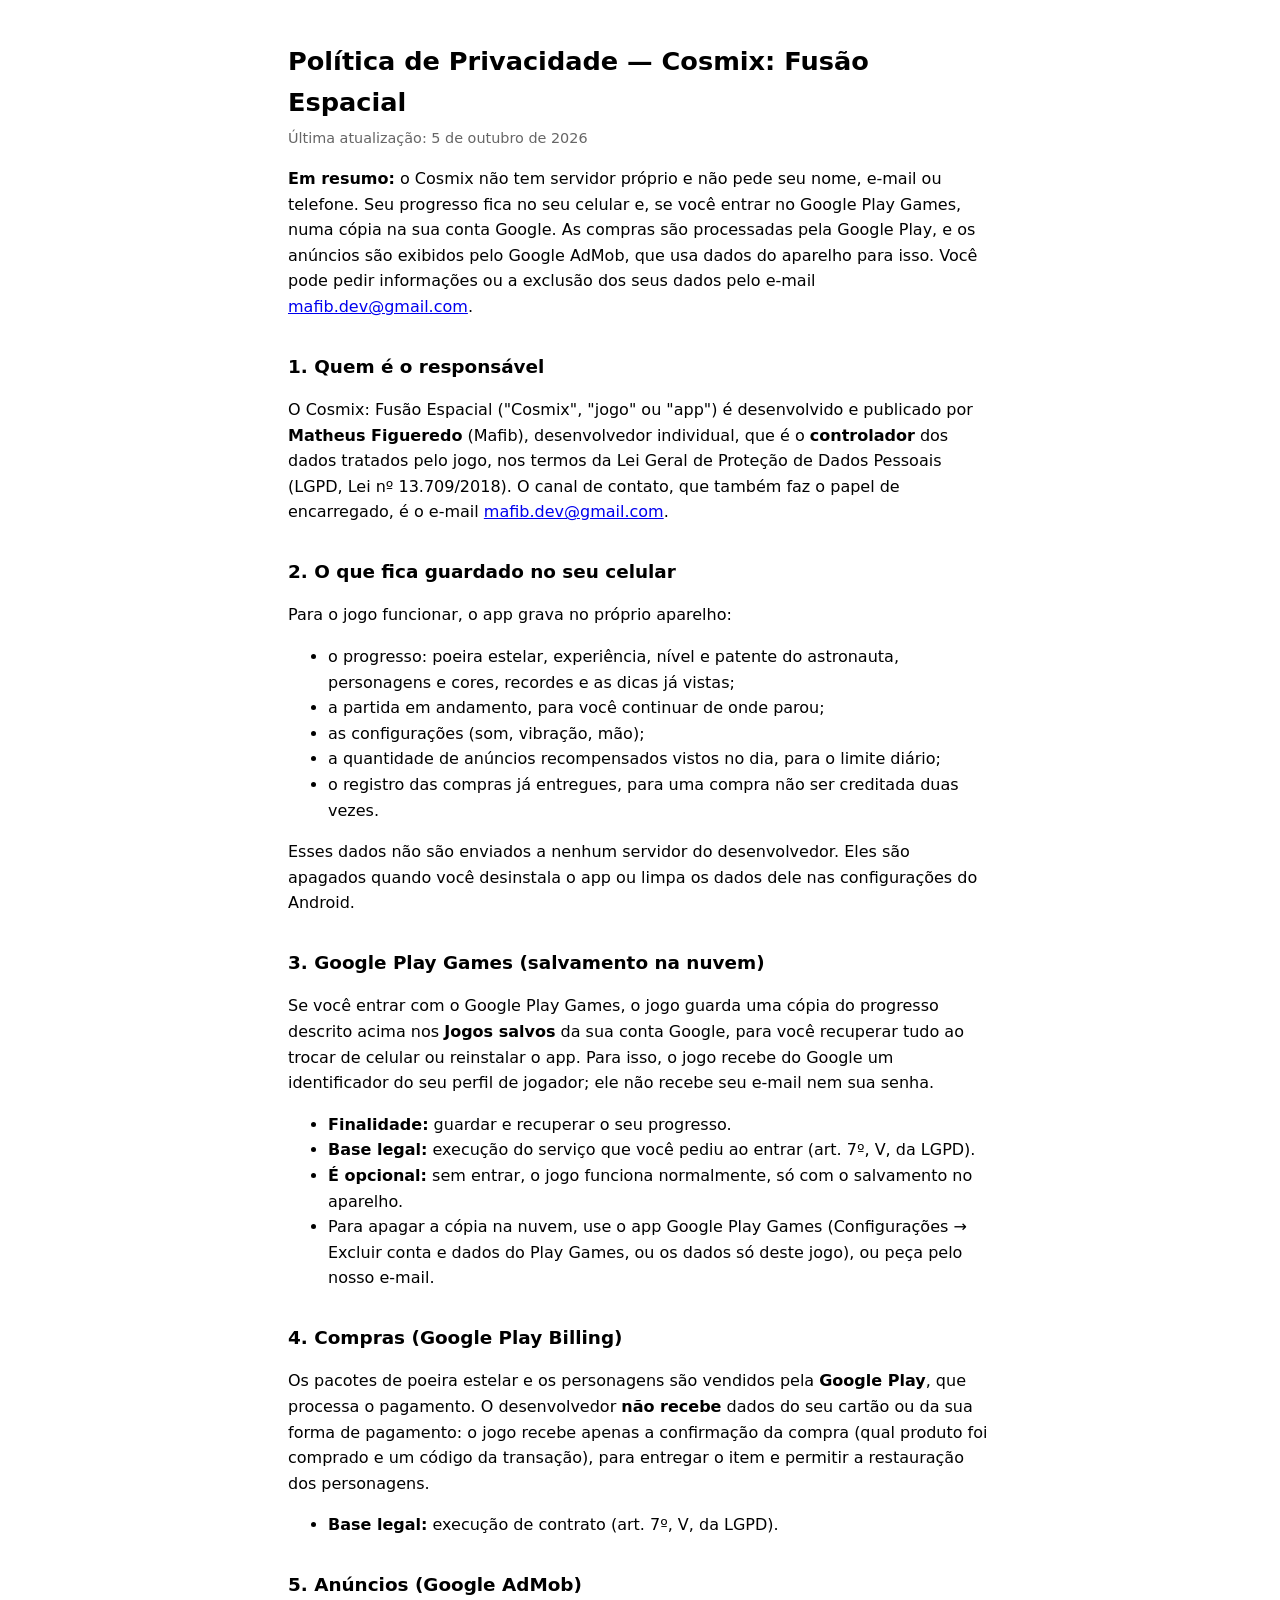
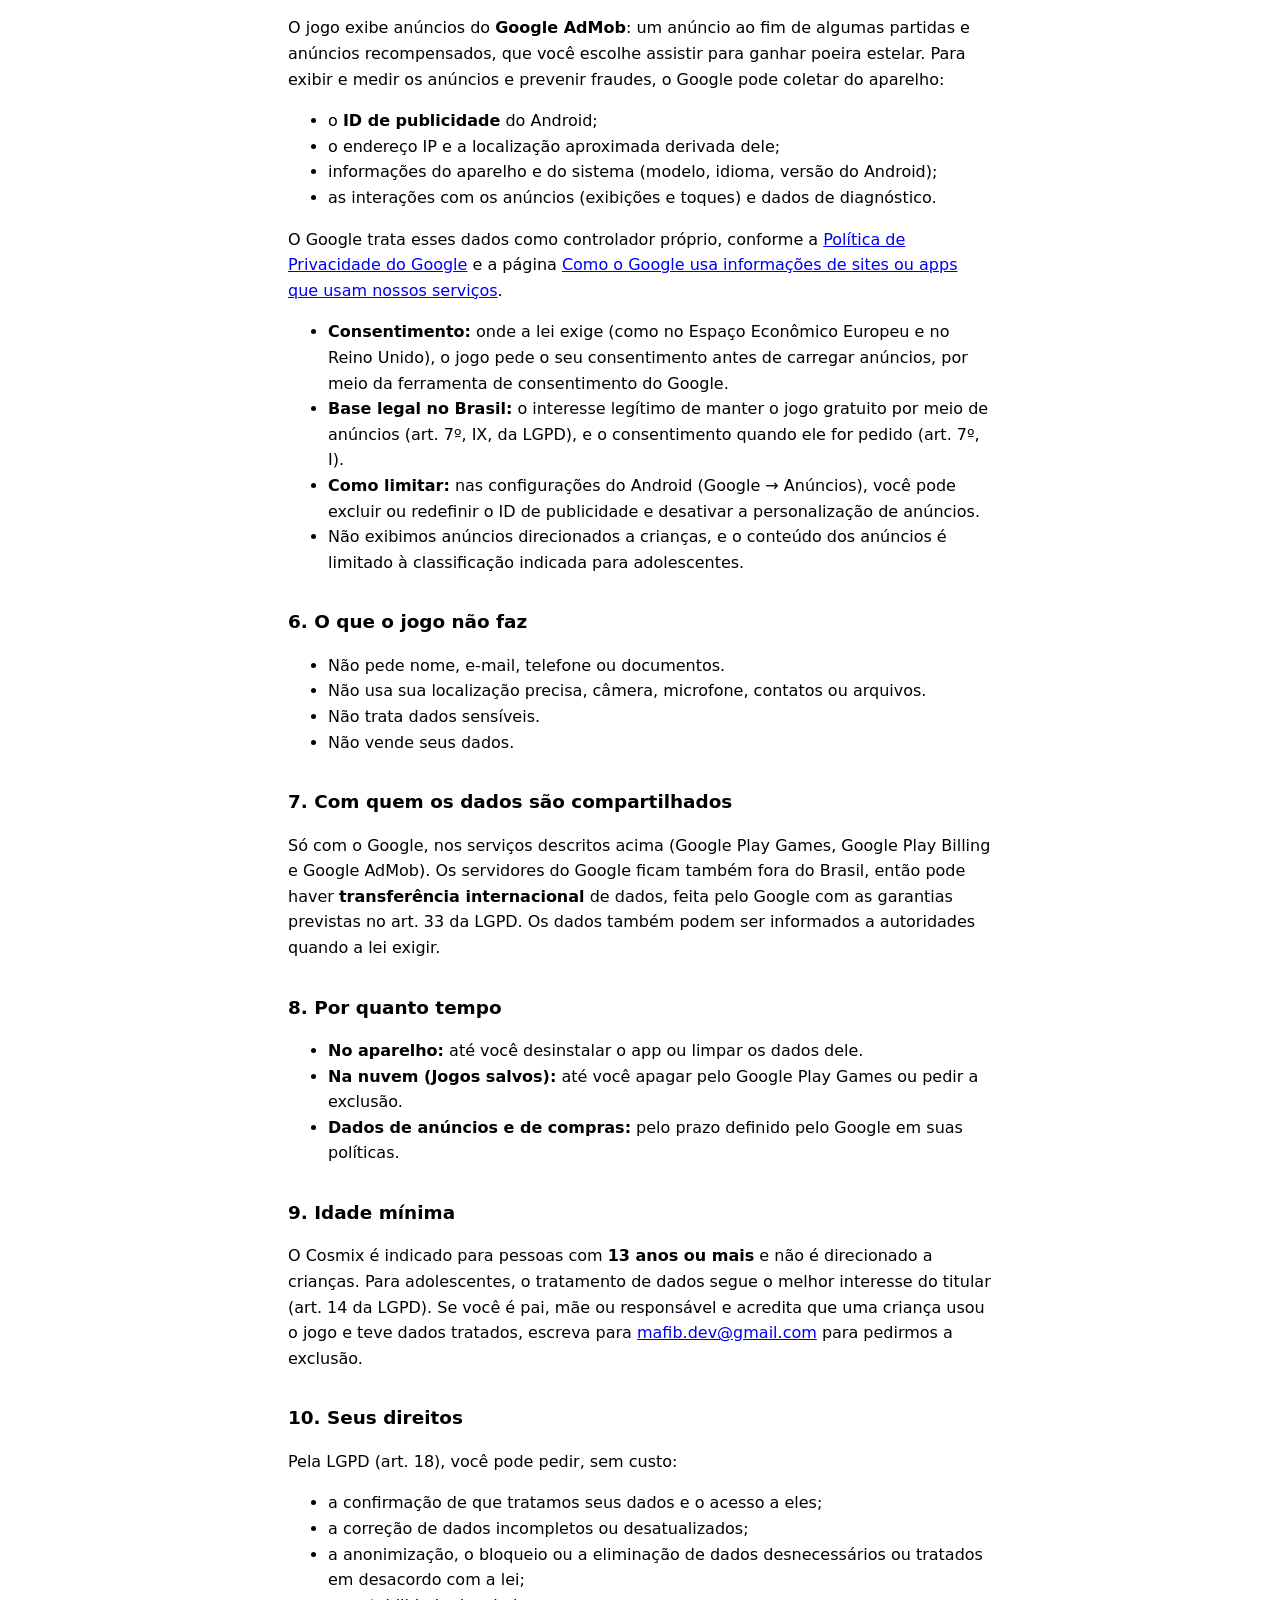
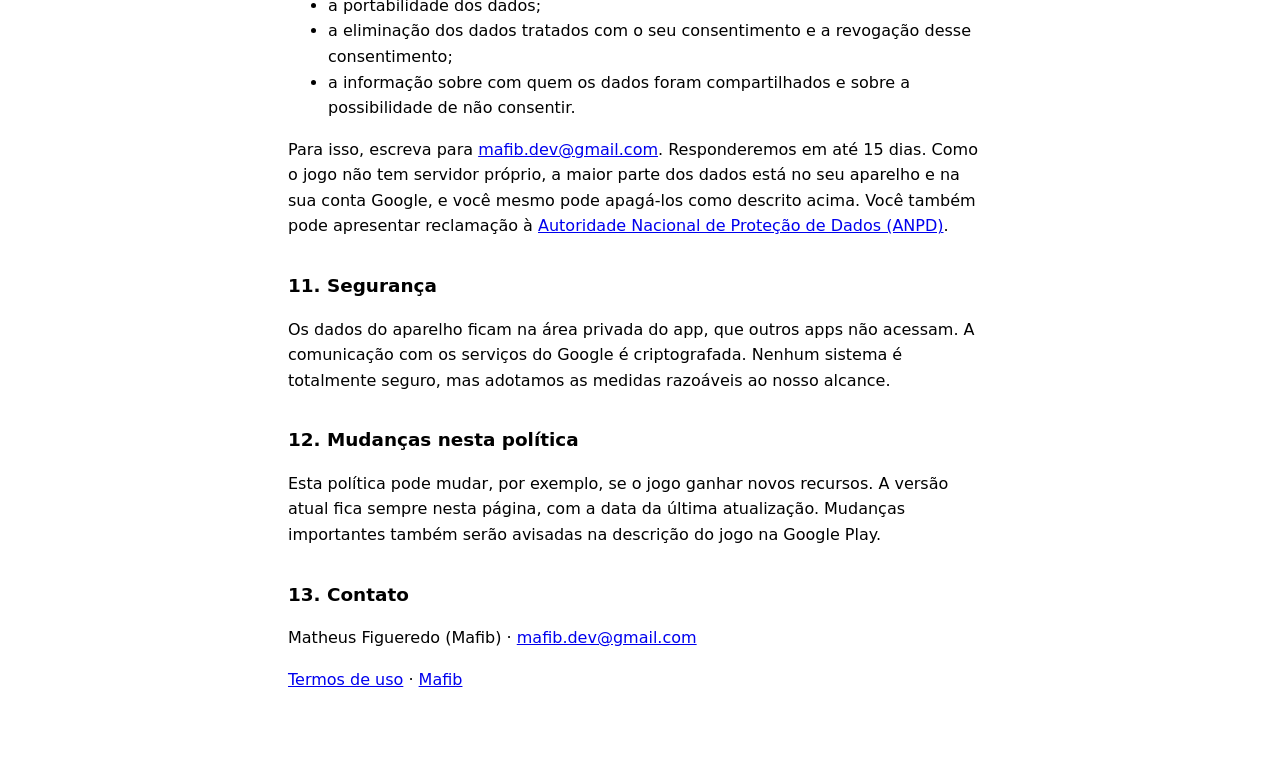
==== cosmix/politica-de-privacidade.html @ c43b5ae2 "Cosmix: política de privacidade e termos de uso Co-Authored-By: Claude Opus 5.5 <noreply@anthropic.c" ====
<!DOCTYPE html>
<html lang="pt-BR">
<head>
<meta charset="utf-8">
<meta name="viewport" content="width=device-width, initial-scale=1">
<title>Política de Privacidade — Cosmix: Fusão Espacial</title>
<style>
  :root { color-scheme: light dark; }
  body {
    margin: 0 auto;
    padding: 24px 20px 64px;
    max-width: 44rem;
    font: 16px/1.6 system-ui, -apple-system, "Segoe UI", Roboto, sans-serif;
  }
  h1 { font-size: 1.6rem; margin-bottom: .25rem; }
  h2 { font-size: 1.15rem; margin-top: 2rem; }
  .atualizado { color: #666; font-size: .9rem; margin-top: 0; }
  table { border-collapse: collapse; width: 100%; margin: 1rem 0; }
  th, td { border: 1px solid #8884; padding: 8px; text-align: left; vertical-align: top; font-size: .95rem; }
  code { background: #8881; padding: 1px 4px; border-radius: 4px; }
</style>
</head>
<body>
<h1>Política de Privacidade — Cosmix: Fusão Espacial</h1>
    <p class="atualizado">Última atualização: 5 de outubro de 2026</p>

    <p>
      <strong>Em resumo:</strong> o Cosmix não tem servidor próprio e não pede seu nome, e-mail ou telefone.
      Seu progresso fica no seu celular e, se você entrar no Google Play Games, numa cópia na sua conta Google.
      As compras são processadas pela Google Play, e os anúncios são exibidos pelo Google AdMob, que usa
      dados do aparelho para isso. Você pode pedir informações ou a exclusão dos seus dados pelo e-mail
      <a href="mailto:mafib.dev@gmail.com">mafib.dev@gmail.com</a>.
    </p>

    <h2>1. Quem é o responsável</h2>
    <p>
      O Cosmix: Fusão Espacial ("Cosmix", "jogo" ou "app") é desenvolvido e publicado por
      <strong>Matheus Figueredo</strong> (Mafib), desenvolvedor individual, que é o <strong>controlador</strong> dos dados
      tratados pelo jogo, nos termos da Lei Geral de Proteção de Dados Pessoais (LGPD, Lei nº 13.709/2018).
      O canal de contato, que também faz o papel de encarregado, é o e-mail
      <a href="mailto:mafib.dev@gmail.com">mafib.dev@gmail.com</a>.
    </p>

    <h2>2. O que fica guardado no seu celular</h2>
    <p>Para o jogo funcionar, o app grava no próprio aparelho:</p>
    <ul>
      <li>o progresso: poeira estelar, experiência, nível e patente do astronauta, personagens e cores, recordes e as dicas já vistas;</li>
      <li>a partida em andamento, para você continuar de onde parou;</li>
      <li>as configurações (som, vibração, mão);</li>
      <li>a quantidade de anúncios recompensados vistos no dia, para o limite diário;</li>
      <li>o registro das compras já entregues, para uma compra não ser creditada duas vezes.</li>
    </ul>
    <p>
      Esses dados não são enviados a nenhum servidor do desenvolvedor. Eles são apagados quando você
      desinstala o app ou limpa os dados dele nas configurações do Android.
    </p>

    <h2>3. Google Play Games (salvamento na nuvem)</h2>
    <p>
      Se você entrar com o Google Play Games, o jogo guarda uma cópia do progresso descrito acima nos
      <strong>Jogos salvos</strong> da sua conta Google, para você recuperar tudo ao trocar de celular ou
      reinstalar o app. Para isso, o jogo recebe do Google um identificador do seu perfil de jogador; ele não
      recebe seu e-mail nem sua senha.
    </p>
    <ul>
      <li><strong>Finalidade:</strong> guardar e recuperar o seu progresso.</li>
      <li><strong>Base legal:</strong> execução do serviço que você pediu ao entrar (art. 7º, V, da LGPD).</li>
      <li><strong>É opcional:</strong> sem entrar, o jogo funciona normalmente, só com o salvamento no aparelho.</li>
      <li>Para apagar a cópia na nuvem, use o app Google Play Games (Configurações → Excluir conta e dados do Play Games, ou os dados só deste jogo), ou peça pelo nosso e-mail.</li>
    </ul>

    <h2>4. Compras (Google Play Billing)</h2>
    <p>
      Os pacotes de poeira estelar e os personagens são vendidos pela <strong>Google Play</strong>, que processa
      o pagamento. O desenvolvedor <strong>não recebe</strong> dados do seu cartão ou da sua forma de pagamento:
      o jogo recebe apenas a confirmação da compra (qual produto foi comprado e um código da transação), para
      entregar o item e permitir a restauração dos personagens.
    </p>
    <ul>
      <li><strong>Base legal:</strong> execução de contrato (art. 7º, V, da LGPD).</li>
    </ul>

    <h2>5. Anúncios (Google AdMob)</h2>
    <p>
      O jogo exibe anúncios do <strong>Google AdMob</strong>: um anúncio ao fim de algumas partidas e anúncios
      recompensados, que você escolhe assistir para ganhar poeira estelar. Para exibir e medir os anúncios e
      prevenir fraudes, o Google pode coletar do aparelho:
    </p>
    <ul>
      <li>o <strong>ID de publicidade</strong> do Android;</li>
      <li>o endereço IP e a localização aproximada derivada dele;</li>
      <li>informações do aparelho e do sistema (modelo, idioma, versão do Android);</li>
      <li>as interações com os anúncios (exibições e toques) e dados de diagnóstico.</li>
    </ul>
    <p>
      O Google trata esses dados como controlador próprio, conforme a
      <a href="https://policies.google.com/privacy?hl=pt-BR" target="_blank" rel="noopener">Política de Privacidade do Google</a>
      e a página
      <a href="https://policies.google.com/technologies/partner-sites?hl=pt-BR" target="_blank" rel="noopener">Como o Google usa informações de sites ou apps que usam nossos serviços</a>.
    </p>
    <ul>
      <li><strong>Consentimento:</strong> onde a lei exige (como no Espaço Econômico Europeu e no Reino Unido), o jogo pede o seu consentimento antes de carregar anúncios, por meio da ferramenta de consentimento do Google.</li>
      <li><strong>Base legal no Brasil:</strong> o interesse legítimo de manter o jogo gratuito por meio de anúncios (art. 7º, IX, da LGPD), e o consentimento quando ele for pedido (art. 7º, I).</li>
      <li><strong>Como limitar:</strong> nas configurações do Android (Google → Anúncios), você pode excluir ou redefinir o ID de publicidade e desativar a personalização de anúncios.</li>
      <li>Não exibimos anúncios direcionados a crianças, e o conteúdo dos anúncios é limitado à classificação indicada para adolescentes.</li>
    </ul>

    <h2>6. O que o jogo não faz</h2>
    <ul>
      <li>Não pede nome, e-mail, telefone ou documentos.</li>
      <li>Não usa sua localização precisa, câmera, microfone, contatos ou arquivos.</li>
      <li>Não trata dados sensíveis.</li>
      <li>Não vende seus dados.</li>
    </ul>

    <h2>7. Com quem os dados são compartilhados</h2>
    <p>
      Só com o Google, nos serviços descritos acima (Google Play Games, Google Play Billing e Google AdMob).
      Os servidores do Google ficam também fora do Brasil, então pode haver <strong>transferência internacional</strong>
      de dados, feita pelo Google com as garantias previstas no art. 33 da LGPD. Os dados também podem ser
      informados a autoridades quando a lei exigir.
    </p>

    <h2>8. Por quanto tempo</h2>
    <ul>
      <li><strong>No aparelho:</strong> até você desinstalar o app ou limpar os dados dele.</li>
      <li><strong>Na nuvem (Jogos salvos):</strong> até você apagar pelo Google Play Games ou pedir a exclusão.</li>
      <li><strong>Dados de anúncios e de compras:</strong> pelo prazo definido pelo Google em suas políticas.</li>
    </ul>

    <h2>9. Idade mínima</h2>
    <p>
      O Cosmix é indicado para pessoas com <strong>13 anos ou mais</strong> e não é direcionado a crianças.
      Para adolescentes, o tratamento de dados segue o melhor interesse do titular (art. 14 da LGPD).
      Se você é pai, mãe ou responsável e acredita que uma criança usou o jogo e teve dados tratados, escreva
      para <a href="mailto:mafib.dev@gmail.com">mafib.dev@gmail.com</a> para pedirmos a exclusão.
    </p>

    <h2>10. Seus direitos</h2>
    <p>Pela LGPD (art. 18), você pode pedir, sem custo:</p>
    <ul>
      <li>a confirmação de que tratamos seus dados e o acesso a eles;</li>
      <li>a correção de dados incompletos ou desatualizados;</li>
      <li>a anonimização, o bloqueio ou a eliminação de dados desnecessários ou tratados em desacordo com a lei;</li>
      <li>a portabilidade dos dados;</li>
      <li>a eliminação dos dados tratados com o seu consentimento e a revogação desse consentimento;</li>
      <li>a informação sobre com quem os dados foram compartilhados e sobre a possibilidade de não consentir.</li>
    </ul>
    <p>
      Para isso, escreva para <a href="mailto:mafib.dev@gmail.com">mafib.dev@gmail.com</a>. Responderemos em até
      15 dias. Como o jogo não tem servidor próprio, a maior parte dos dados está no seu aparelho e na sua conta
      Google, e você mesmo pode apagá-los como descrito acima. Você também pode apresentar reclamação à
      <a href="https://www.gov.br/anpd/pt-br" target="_blank" rel="noopener">Autoridade Nacional de Proteção de Dados (ANPD)</a>.
    </p>

    <h2>11. Segurança</h2>
    <p>
      Os dados do aparelho ficam na área privada do app, que outros apps não acessam. A comunicação com os
      serviços do Google é criptografada. Nenhum sistema é totalmente seguro, mas adotamos as medidas
      razoáveis ao nosso alcance.
    </p>

    <h2>12. Mudanças nesta política</h2>
    <p>
      Esta política pode mudar, por exemplo, se o jogo ganhar novos recursos. A versão atual fica sempre nesta
      página, com a data da última atualização. Mudanças importantes também serão avisadas na descrição do
      jogo na Google Play.
    </p>

    <h2>13. Contato</h2>
    <p>
      Matheus Figueredo (Mafib) · <a href="mailto:mafib.dev@gmail.com">mafib.dev@gmail.com</a>
    </p>

<p>
  <a href="termos-de-uso.html">Termos de uso</a> · <a href="../index.html">Mafib</a>
</p>

</body>
</html>
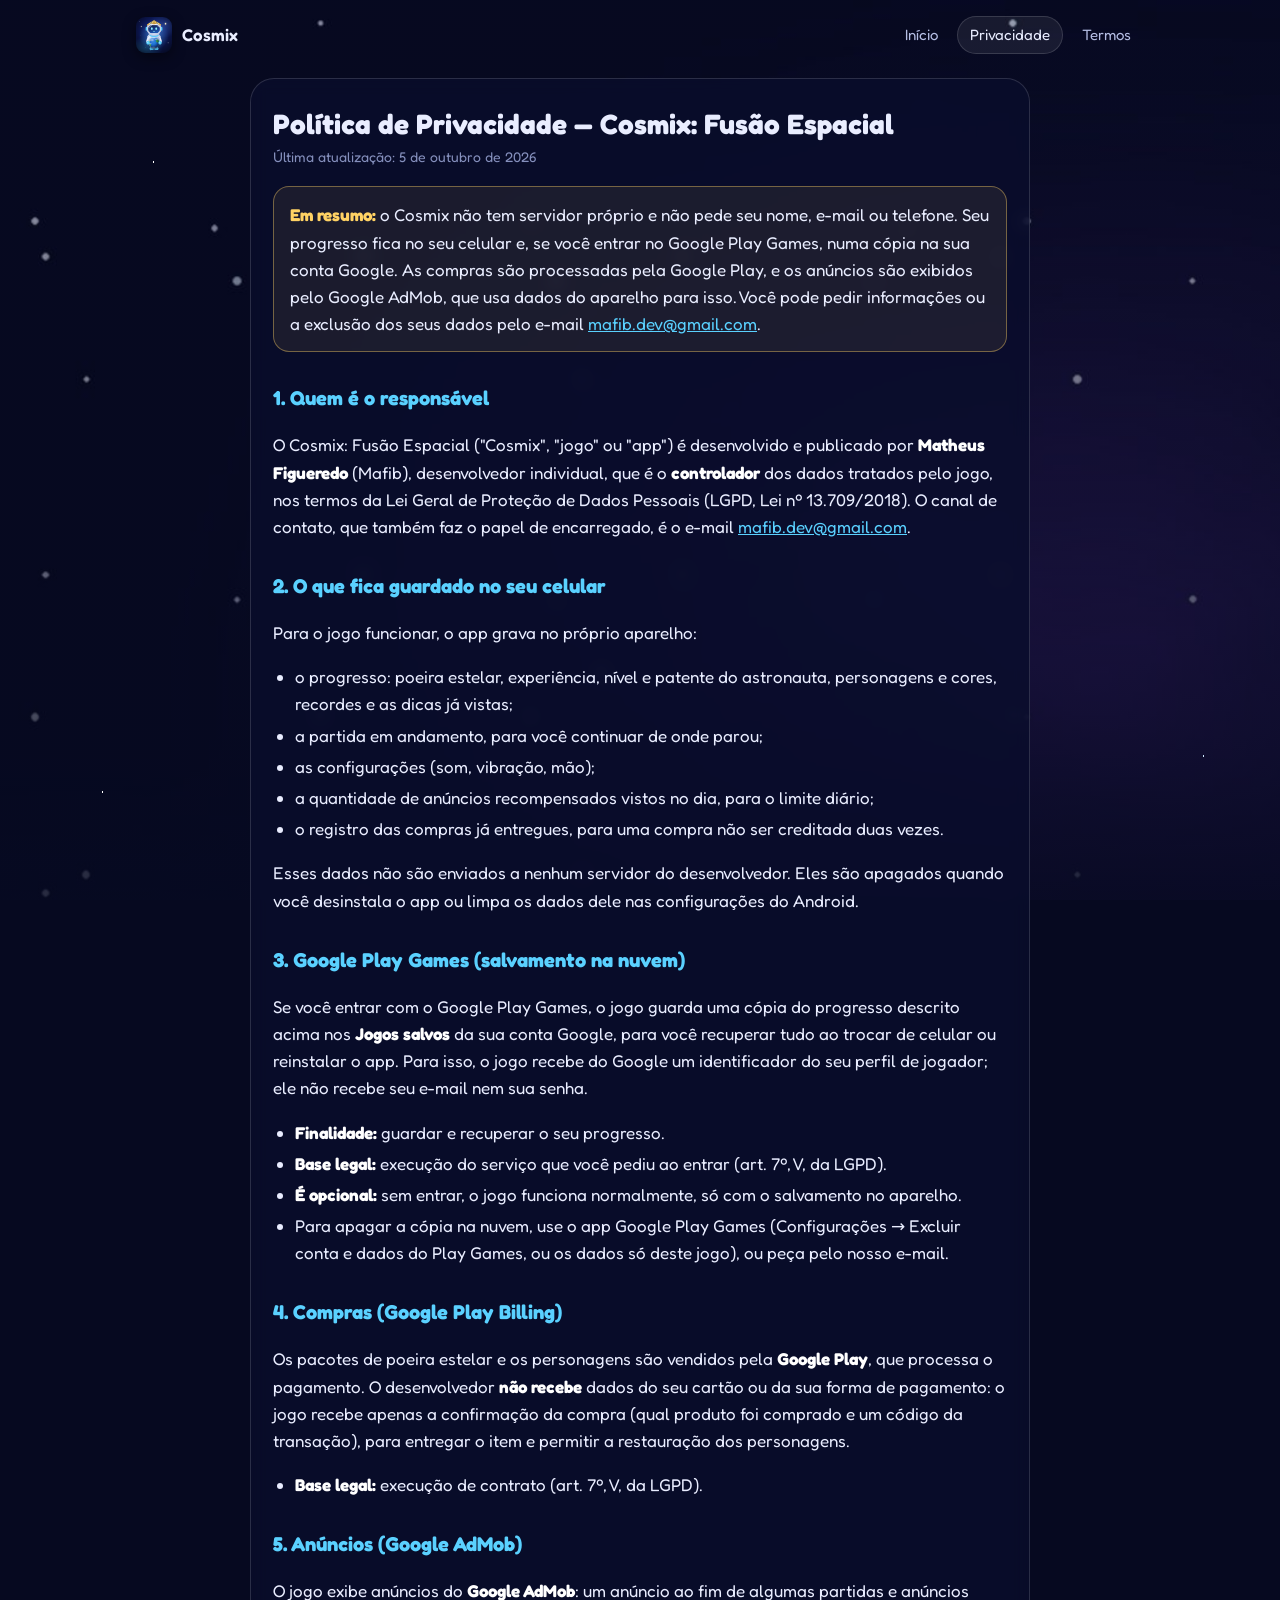
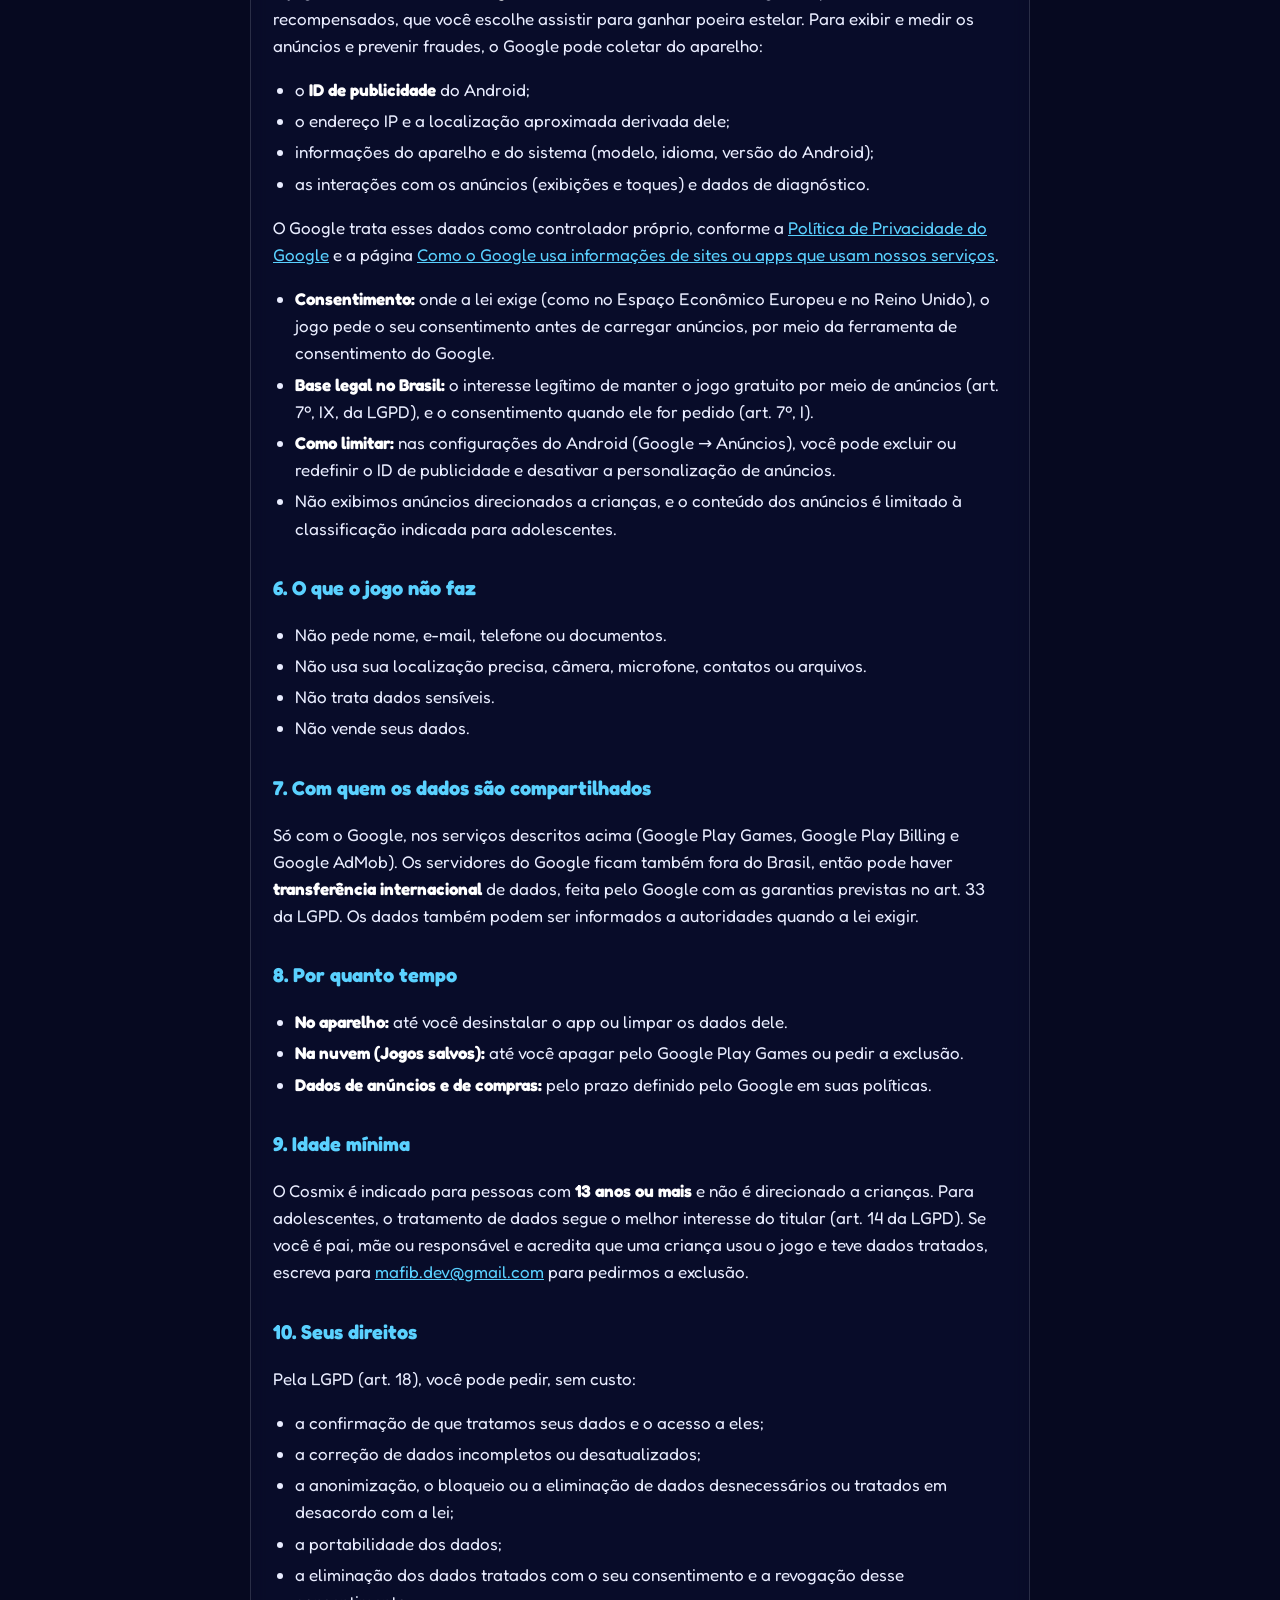
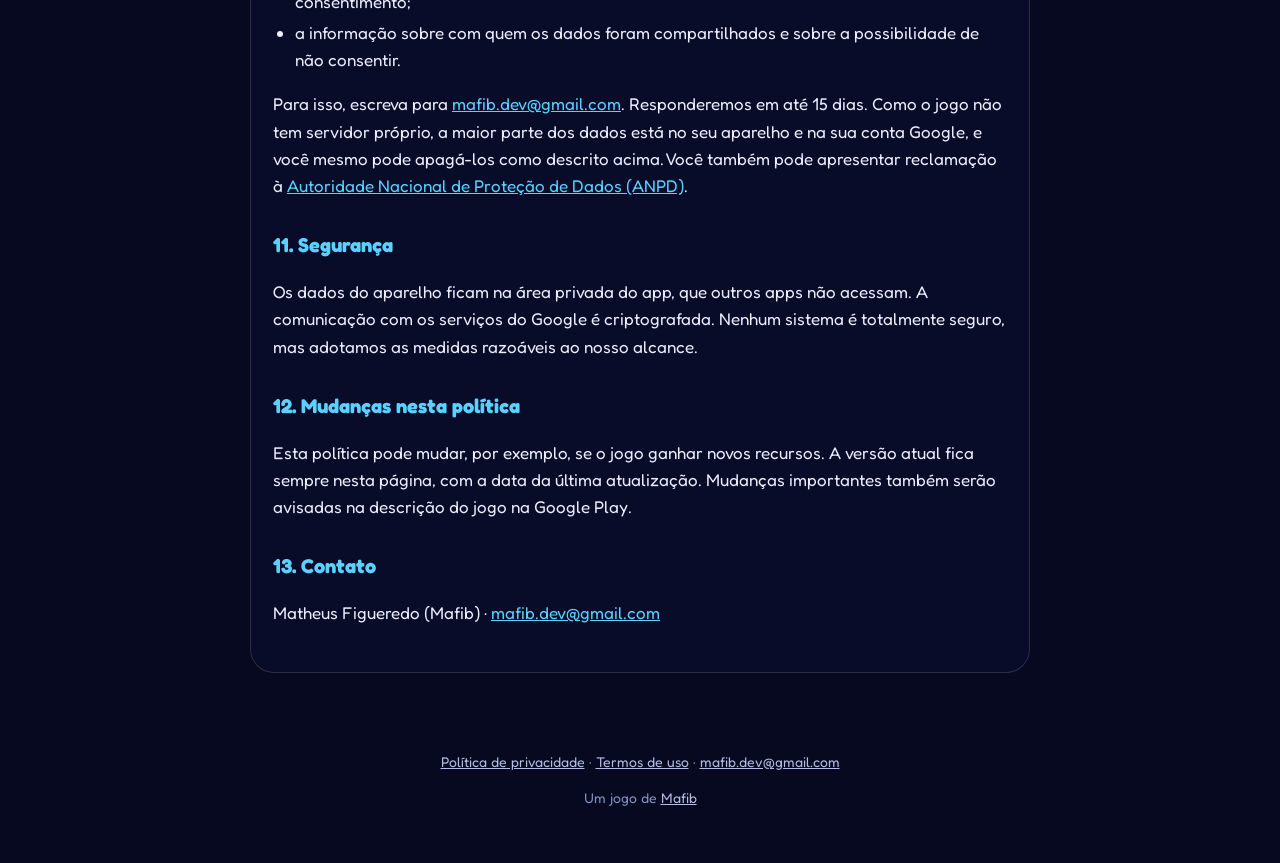
==== commit 204254ba: "Cosmix: página do jogo e visual do jogo nas páginas de privacidade e termos Co-Authored-By: Claude O" ====
--- a/cosmix/politica-de-privacidade.html
+++ b/cosmix/politica-de-privacidade.html
@@ -4,27 +4,28 @@
 <meta charset="utf-8">
 <meta name="viewport" content="width=device-width, initial-scale=1">
 <title>Política de Privacidade — Cosmix: Fusão Espacial</title>
-<style>
-  :root { color-scheme: light dark; }
-  body {
-    margin: 0 auto;
-    padding: 24px 20px 64px;
-    max-width: 44rem;
-    font: 16px/1.6 system-ui, -apple-system, "Segoe UI", Roboto, sans-serif;
-  }
-  h1 { font-size: 1.6rem; margin-bottom: .25rem; }
-  h2 { font-size: 1.15rem; margin-top: 2rem; }
-  .atualizado { color: #666; font-size: .9rem; margin-top: 0; }
-  table { border-collapse: collapse; width: 100%; margin: 1rem 0; }
-  th, td { border: 1px solid #8884; padding: 8px; text-align: left; vertical-align: top; font-size: .95rem; }
-  code { background: #8881; padding: 1px 4px; border-radius: 4px; }
-</style>
+<meta name="theme-color" content="#060920">
+<link rel="icon" href="img/icone.png">
+<link rel="preconnect" href="https://fonts.googleapis.com">
+<link rel="preconnect" href="https://fonts.gstatic.com" crossorigin>
+<link href="https://fonts.googleapis.com/css2?family=Fredoka:wght@400;500;600;700&display=swap" rel="stylesheet">
+<link rel="stylesheet" href="estilo.css">
 </head>
 <body>
+<header class="topo">
+  <a class="marca" href="index.html"><img src="img/icone.png" alt="">Cosmix</a>
+  <nav>
+    <a href="index.html">Início</a>
+    <a href="politica-de-privacidade.html" aria-current="page">Privacidade</a>
+    <a href="termos-de-uso.html">Termos</a>
+  </nav>
+</header>
+
+<main class="documento">
 <h1>Política de Privacidade — Cosmix: Fusão Espacial</h1>
     <p class="atualizado">Última atualização: 5 de outubro de 2026</p>
 
-    <p>
+    <p class="resumo">
       <strong>Em resumo:</strong> o Cosmix não tem servidor próprio e não pede seu nome, e-mail ou telefone.
       Seu progresso fica no seu celular e, se você entrar no Google Play Games, numa cópia na sua conta Google.
       As compras são processadas pela Google Play, e os anúncios são exibidos pelo Google AdMob, que usa
@@ -171,10 +172,12 @@
     <p>
       Matheus Figueredo (Mafib) · <a href="mailto:mafib.dev@gmail.com">mafib.dev@gmail.com</a>
     </p>
+</main>
 
-<p>
-  <a href="termos-de-uso.html">Termos de uso</a> · <a href="../index.html">Mafib</a>
-</p>
+<footer class="rodape">
+  <p><a href="politica-de-privacidade.html">Política de privacidade</a> · <a href="termos-de-uso.html">Termos de uso</a> · <a href="mailto:mafib.dev@gmail.com">mafib.dev@gmail.com</a></p>
+  <p>Um jogo de <a href="../index.html">Mafib</a></p>
+</footer>
 
 </body>
 </html>
--- a/cosmix/estilo.css
+++ b/cosmix/estilo.css
@@ -0,0 +1,216 @@
+/* Cosmix: Fusão Espacial — o visual do jogo (15-direcao-de-arte.md): céu estrelado, nebulosa
+   roxa e azul, a fonte Fredoka, ciano e dourado. */
+:root {
+  --fundo: #060920;
+  --texto: #e9edff;
+  --suave: #b4bde3;
+  --apagado: #8590bd;
+  --ciano: #5ad1ff;
+  --ciano-claro: #9fe6ff;
+  --azul: #2f7bf0;
+  --dourado: #ffd264;
+  --vidro: rgba(255, 255, 255, 0.07);
+  --borda: rgba(255, 255, 255, 0.14);
+  color-scheme: dark;
+}
+
+* { box-sizing: border-box; }
+
+html { -webkit-text-size-adjust: 100%; scroll-behavior: smooth; }
+
+body {
+  margin: 0;
+  min-height: 100vh;
+  color: var(--texto);
+  background-color: var(--fundo);
+  background-image:
+    linear-gradient(180deg, rgba(6, 9, 32, 0.25) 0%, rgba(6, 9, 32, 0.55) 60%, rgba(6, 9, 32, 0.85) 100%),
+    url("img/nebulosa.jpg");
+  background-size: cover;
+  background-position: center top;
+  background-attachment: fixed;
+  font-family: "Fredoka", system-ui, -apple-system, "Segoe UI", Roboto, sans-serif;
+  font-size: 17px;
+  line-height: 1.6;
+  overflow-x: hidden;
+}
+
+/* Estrelinhas piscando por cima da nebulosa. */
+body::before {
+  content: "";
+  position: fixed;
+  inset: 0;
+  pointer-events: none;
+  z-index: -1;
+  background-image:
+    radial-gradient(1.5px 1.5px at 12% 18%, #fff 50%, transparent 51%),
+    radial-gradient(1px 1px at 28% 72%, #fff 50%, transparent 51%),
+    radial-gradient(1.5px 1.5px at 46% 34%, #cfe9ff 50%, transparent 51%),
+    radial-gradient(1px 1px at 63% 12%, #fff 50%, transparent 51%),
+    radial-gradient(2px 2px at 78% 58%, #fff 50%, transparent 51%),
+    radial-gradient(1px 1px at 88% 26%, #ffe9b0 50%, transparent 51%),
+    radial-gradient(1.5px 1.5px at 8% 88%, #fff 50%, transparent 51%),
+    radial-gradient(1px 1px at 54% 92%, #fff 50%, transparent 51%),
+    radial-gradient(1px 1px at 36% 8%, #fff 50%, transparent 51%),
+    radial-gradient(1.5px 1.5px at 94% 84%, #cfe9ff 50%, transparent 51%);
+  animation: piscar 4s ease-in-out infinite alternate;
+}
+
+@keyframes piscar { from { opacity: 0.55; } to { opacity: 1; } }
+
+a { color: var(--ciano); }
+a:hover { color: var(--ciano-claro); }
+
+/* --- Topo --- */
+.topo {
+  max-width: 1040px;
+  margin: 0 auto;
+  padding: 16px;
+  display: flex;
+  align-items: center;
+  gap: 12px;
+  flex-wrap: wrap;
+}
+
+.topo .marca { display: flex; align-items: center; gap: 10px; text-decoration: none; color: var(--texto); font-weight: 600; }
+.topo .marca img { width: 36px; height: 36px; border-radius: 9px; box-shadow: 0 4px 14px rgba(0, 0, 0, 0.45); }
+.topo nav { margin-left: auto; display: flex; gap: 6px; flex-wrap: wrap; }
+
+.topo nav a {
+  text-decoration: none;
+  color: var(--suave);
+  font-size: 15px;
+  padding: 6px 12px;
+  border-radius: 999px;
+  border: 1px solid transparent;
+}
+
+.topo nav a:hover, .topo nav a[aria-current="page"] { color: var(--texto); border-color: var(--borda); background: var(--vidro); }
+
+/* --- Página inicial --- */
+.heroi {
+  max-width: 1040px;
+  margin: 0 auto;
+  padding: 24px 16px 48px;
+  display: grid;
+  grid-template-columns: 1fr;
+  justify-items: center;
+  text-align: center;
+  gap: 8px;
+}
+
+.heroi .astronauta {
+  width: min(240px, 56vw);
+  height: auto;
+  filter: drop-shadow(0 18px 30px rgba(47, 123, 240, 0.35));
+  animation: flutuar 3.4s ease-in-out infinite;
+}
+
+@keyframes flutuar { 0%, 100% { transform: translateY(0); } 50% { transform: translateY(-12px); } }
+
+.heroi .logo { width: min(340px, 78vw); height: auto; margin-top: 8px; }
+
+.subtitulo {
+  margin: 0;
+  color: #c9d6ff;
+  letter-spacing: 0.32em;
+  font-size: 14px;
+  text-transform: uppercase;
+}
+
+.chamada { max-width: 560px; margin: 14px 0 6px; font-size: 19px; color: var(--texto); }
+
+.botoes { display: flex; gap: 12px; flex-wrap: wrap; justify-content: center; margin-top: 14px; }
+
+.botao {
+  display: inline-flex;
+  align-items: center;
+  gap: 10px;
+  padding: 14px 26px;
+  border-radius: 18px;
+  font-weight: 600;
+  font-size: 18px;
+  text-decoration: none;
+  color: #fff;
+  background: linear-gradient(180deg, #5ad1ff 0%, #2f7bf0 100%);
+  box-shadow: 0 0 0 1px rgba(255, 255, 255, 0.25) inset, 0 10px 26px rgba(47, 123, 240, 0.45);
+}
+
+.botao:hover { color: #fff; filter: brightness(1.08); }
+.botao.vidro { background: var(--vidro); box-shadow: 0 0 0 1px var(--borda) inset; }
+.nota { color: var(--apagado); font-size: 14px; margin: 6px 0 0; }
+
+.secao { max-width: 1040px; margin: 0 auto; padding: 32px 16px; }
+.secao > h2 { text-align: center; font-size: 28px; margin: 0 0 6px; }
+.secao > p.intro { text-align: center; color: var(--suave); max-width: 620px; margin: 0 auto 22px; }
+
+.faixa-astros { width: 100%; height: auto; display: block; margin: 8px auto 0; }
+.legenda-astros { display: flex; justify-content: space-between; color: var(--apagado); font-size: 13px; margin-top: 4px; }
+
+.cartoes { display: grid; grid-template-columns: repeat(auto-fit, minmax(220px, 1fr)); gap: 14px; }
+
+.cartao {
+  background: var(--vidro);
+  border: 1px solid var(--borda);
+  border-radius: 22px;
+  padding: 20px;
+  backdrop-filter: blur(6px);
+  -webkit-backdrop-filter: blur(6px);
+}
+
+.cartao img.icone { width: 44px; height: 44px; display: block; margin-bottom: 10px; }
+.cartao h3 { margin: 0 0 4px; font-size: 19px; }
+.cartao p { margin: 0; color: var(--suave); font-size: 16px; }
+
+.personagens { width: 100%; height: auto; display: block; margin: 0 auto; max-width: 900px; }
+
+/* --- Páginas de texto (política e termos) --- */
+.documento {
+  max-width: 780px;
+  margin: 8px auto 40px;
+  padding: 28px 22px;
+  background: rgba(10, 14, 44, 0.78);
+  border: 1px solid var(--borda);
+  border-radius: 24px;
+  backdrop-filter: blur(8px);
+  -webkit-backdrop-filter: blur(8px);
+}
+
+.documento h1 { font-size: 28px; line-height: 1.25; margin: 0 0 4px; }
+.documento h2 { font-size: 20px; margin: 30px 0 8px; color: var(--ciano); }
+.documento .atualizado { color: var(--apagado); font-size: 14px; margin: 0 0 18px; }
+.documento ul { padding-left: 22px; }
+.documento li { margin: 4px 0; }
+.documento strong { color: #fff; }
+.documento p:first-of-type + p { /* o resumo logo abaixo da data */ }
+
+.resumo {
+  background: rgba(255, 210, 100, 0.08);
+  border: 1px solid rgba(255, 210, 100, 0.4);
+  border-radius: 16px;
+  padding: 14px 16px;
+}
+
+.resumo strong:first-child { color: var(--dourado); }
+
+/* --- Rodapé --- */
+.rodape {
+  max-width: 1040px;
+  margin: 0 auto;
+  padding: 24px 16px 40px;
+  text-align: center;
+  color: var(--apagado);
+  font-size: 14px;
+}
+
+.rodape a { color: var(--suave); }
+
+@media (max-width: 520px) {
+  body { font-size: 16px; }
+  .documento { padding: 22px 16px; border-radius: 18px; }
+  .legenda-astros { font-size: 11px; }
+}
+
+@media (prefers-reduced-motion: reduce) {
+  body::before, .heroi .astronauta { animation: none; }
+}
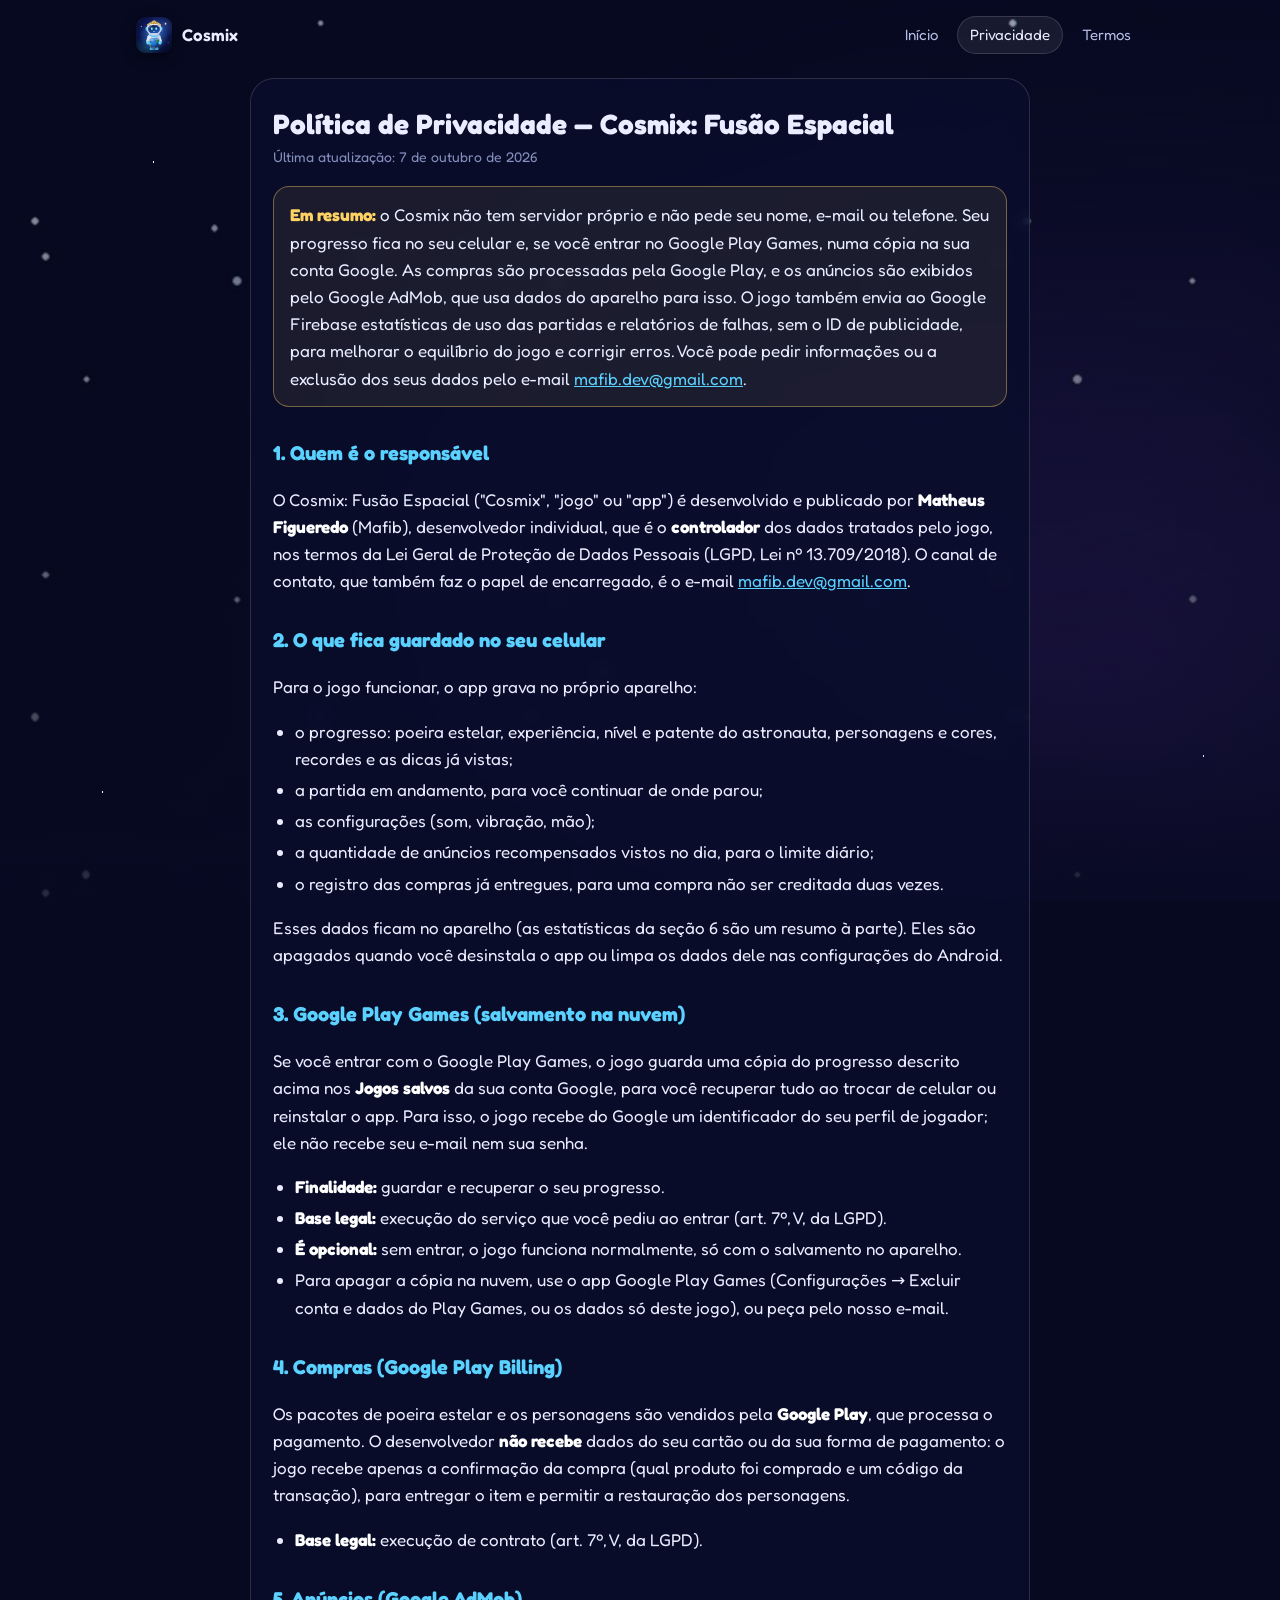
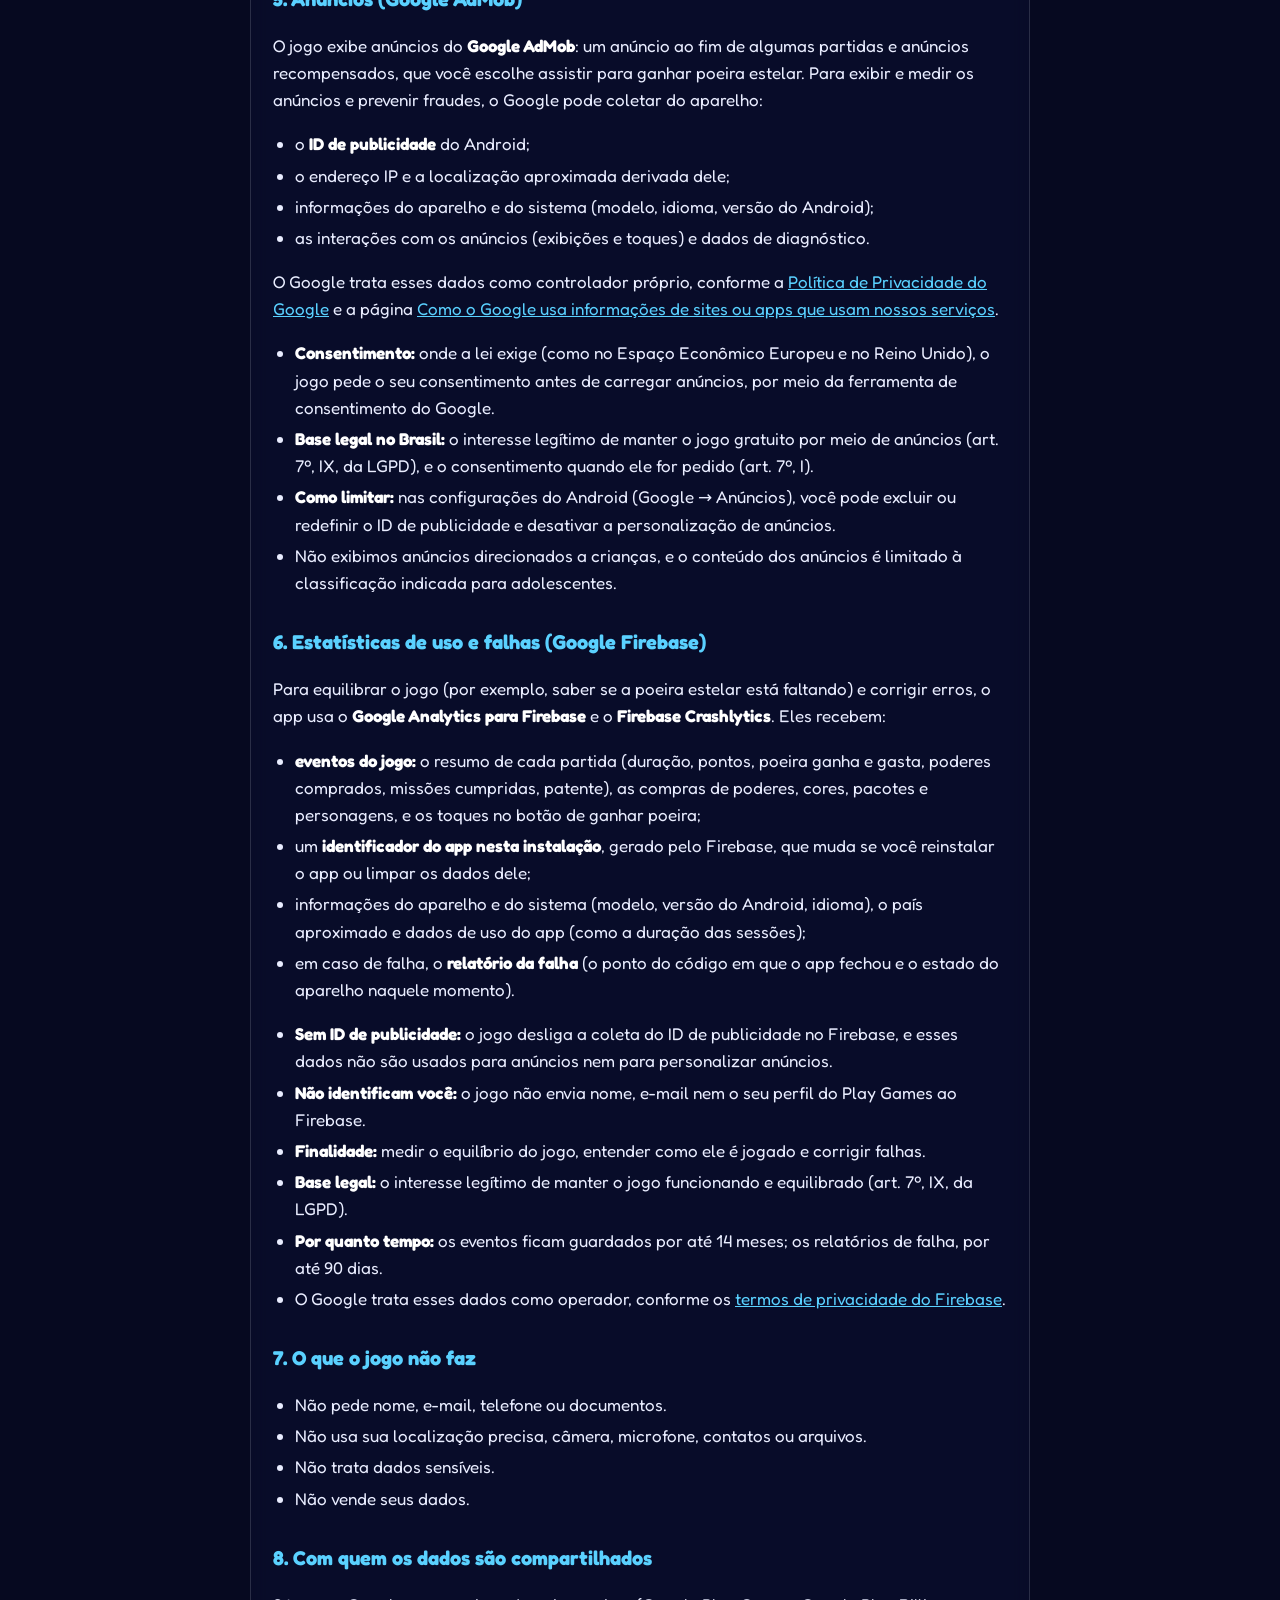
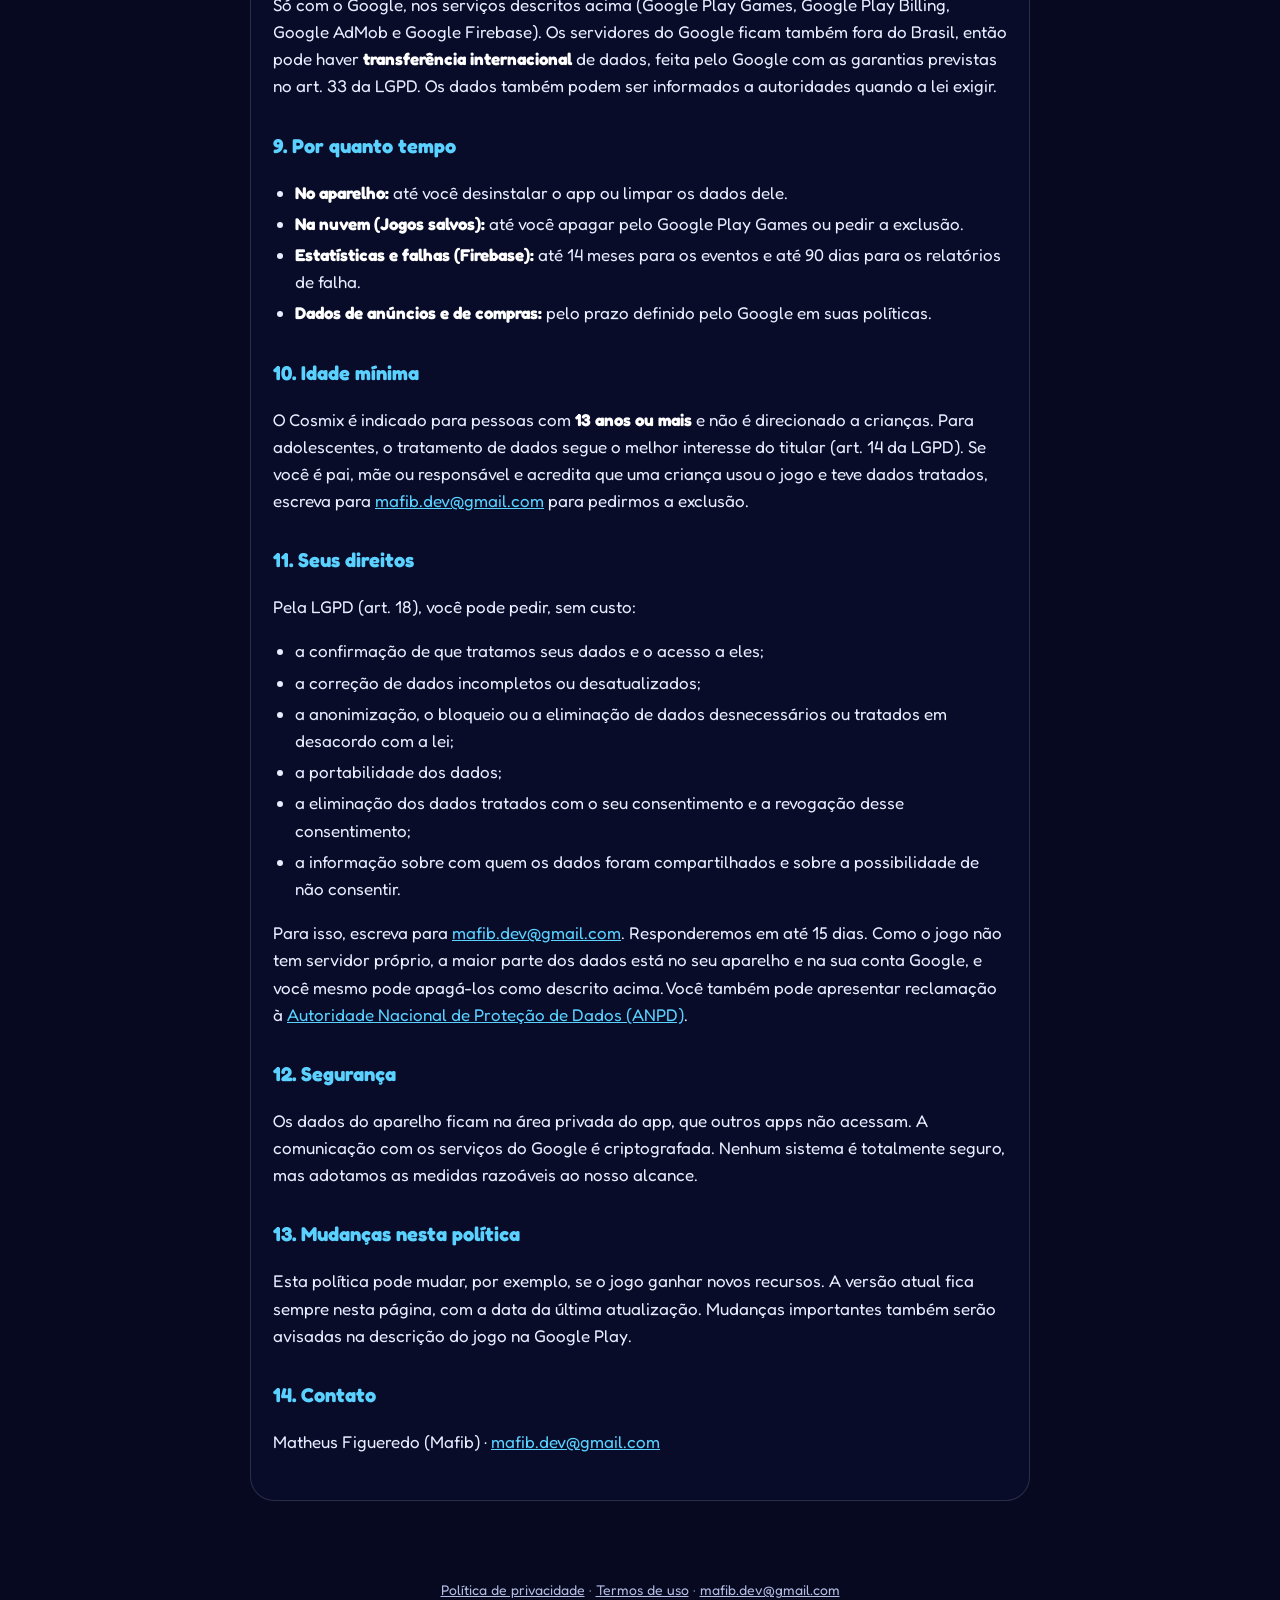
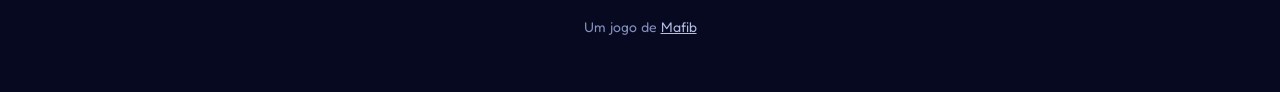
==== commit a102588a: "Cosmix: política de privacidade com o Firebase Analytics e o Crashlytics" ====
--- a/cosmix/politica-de-privacidade.html
+++ b/cosmix/politica-de-privacidade.html
@@ -23,13 +23,14 @@
 
 <main class="documento">
 <h1>Política de Privacidade — Cosmix: Fusão Espacial</h1>
-    <p class="atualizado">Última atualização: 5 de outubro de 2026</p>
+    <p class="atualizado">Última atualização: 7 de outubro de 2026</p>
 
     <p class="resumo">
       <strong>Em resumo:</strong> o Cosmix não tem servidor próprio e não pede seu nome, e-mail ou telefone.
       Seu progresso fica no seu celular e, se você entrar no Google Play Games, numa cópia na sua conta Google.
       As compras são processadas pela Google Play, e os anúncios são exibidos pelo Google AdMob, que usa
-      dados do aparelho para isso. Você pode pedir informações ou a exclusão dos seus dados pelo e-mail
+      dados do aparelho para isso. O jogo também envia ao Google Firebase estatísticas de uso das partidas e
+      relatórios de falhas, sem o ID de publicidade, para melhorar o equilíbrio do jogo e corrigir erros. Você pode pedir informações ou a exclusão dos seus dados pelo e-mail
       <a href="mailto:mafib.dev@gmail.com">mafib.dev@gmail.com</a>.
     </p>
 
@@ -52,7 +53,7 @@
       <li>o registro das compras já entregues, para uma compra não ser creditada duas vezes.</li>
     </ul>
     <p>
-      Esses dados não são enviados a nenhum servidor do desenvolvedor. Eles são apagados quando você
+      Esses dados ficam no aparelho (as estatísticas da seção 6 são um resumo à parte). Eles são apagados quando você
       desinstala o app ou limpa os dados dele nas configurações do Android.
     </p>
 
@@ -106,7 +107,27 @@
       <li>Não exibimos anúncios direcionados a crianças, e o conteúdo dos anúncios é limitado à classificação indicada para adolescentes.</li>
     </ul>
 
-    <h2>6. O que o jogo não faz</h2>
+    <h2>6. Estatísticas de uso e falhas (Google Firebase)</h2>
+    <p>
+      Para equilibrar o jogo (por exemplo, saber se a poeira estelar está faltando) e corrigir erros, o app usa o
+      <strong>Google Analytics para Firebase</strong> e o <strong>Firebase Crashlytics</strong>. Eles recebem:
+    </p>
+    <ul>
+      <li><strong>eventos do jogo:</strong> o resumo de cada partida (duração, pontos, poeira ganha e gasta, poderes comprados, missões cumpridas, patente), as compras de poderes, cores, pacotes e personagens, e os toques no botão de ganhar poeira;</li>
+      <li>um <strong>identificador do app nesta instalação</strong>, gerado pelo Firebase, que muda se você reinstalar o app ou limpar os dados dele;</li>
+      <li>informações do aparelho e do sistema (modelo, versão do Android, idioma), o país aproximado e dados de uso do app (como a duração das sessões);</li>
+      <li>em caso de falha, o <strong>relatório da falha</strong> (o ponto do código em que o app fechou e o estado do aparelho naquele momento).</li>
+    </ul>
+    <ul>
+      <li><strong>Sem ID de publicidade:</strong> o jogo desliga a coleta do ID de publicidade no Firebase, e esses dados não são usados para anúncios nem para personalizar anúncios.</li>
+      <li><strong>Não identificam você:</strong> o jogo não envia nome, e-mail nem o seu perfil do Play Games ao Firebase.</li>
+      <li><strong>Finalidade:</strong> medir o equilíbrio do jogo, entender como ele é jogado e corrigir falhas.</li>
+      <li><strong>Base legal:</strong> o interesse legítimo de manter o jogo funcionando e equilibrado (art. 7º, IX, da LGPD).</li>
+      <li><strong>Por quanto tempo:</strong> os eventos ficam guardados por até 14 meses; os relatórios de falha, por até 90 dias.</li>
+      <li>O Google trata esses dados como operador, conforme os <a href="https://firebase.google.com/support/privacy?hl=pt-br" target="_blank" rel="noopener">termos de privacidade do Firebase</a>.</li>
+    </ul>
+
+    <h2>7. O que o jogo não faz</h2>
     <ul>
       <li>Não pede nome, e-mail, telefone ou documentos.</li>
       <li>Não usa sua localização precisa, câmera, microfone, contatos ou arquivos.</li>
@@ -114,22 +135,23 @@
       <li>Não vende seus dados.</li>
     </ul>
 
-    <h2>7. Com quem os dados são compartilhados</h2>
-    <p>
-      Só com o Google, nos serviços descritos acima (Google Play Games, Google Play Billing e Google AdMob).
+    <h2>8. Com quem os dados são compartilhados</h2>
+    <p>
+      Só com o Google, nos serviços descritos acima (Google Play Games, Google Play Billing, Google AdMob e Google Firebase).
       Os servidores do Google ficam também fora do Brasil, então pode haver <strong>transferência internacional</strong>
       de dados, feita pelo Google com as garantias previstas no art. 33 da LGPD. Os dados também podem ser
       informados a autoridades quando a lei exigir.
     </p>
 
-    <h2>8. Por quanto tempo</h2>
+    <h2>9. Por quanto tempo</h2>
     <ul>
       <li><strong>No aparelho:</strong> até você desinstalar o app ou limpar os dados dele.</li>
       <li><strong>Na nuvem (Jogos salvos):</strong> até você apagar pelo Google Play Games ou pedir a exclusão.</li>
+      <li><strong>Estatísticas e falhas (Firebase):</strong> até 14 meses para os eventos e até 90 dias para os relatórios de falha.</li>
       <li><strong>Dados de anúncios e de compras:</strong> pelo prazo definido pelo Google em suas políticas.</li>
     </ul>
 
-    <h2>9. Idade mínima</h2>
+    <h2>10. Idade mínima</h2>
     <p>
       O Cosmix é indicado para pessoas com <strong>13 anos ou mais</strong> e não é direcionado a crianças.
       Para adolescentes, o tratamento de dados segue o melhor interesse do titular (art. 14 da LGPD).
@@ -137,7 +159,7 @@
       para <a href="mailto:mafib.dev@gmail.com">mafib.dev@gmail.com</a> para pedirmos a exclusão.
     </p>
 
-    <h2>10. Seus direitos</h2>
+    <h2>11. Seus direitos</h2>
     <p>Pela LGPD (art. 18), você pode pedir, sem custo:</p>
     <ul>
       <li>a confirmação de que tratamos seus dados e o acesso a eles;</li>
@@ -154,21 +176,21 @@
       <a href="https://www.gov.br/anpd/pt-br" target="_blank" rel="noopener">Autoridade Nacional de Proteção de Dados (ANPD)</a>.
     </p>
 
-    <h2>11. Segurança</h2>
+    <h2>12. Segurança</h2>
     <p>
       Os dados do aparelho ficam na área privada do app, que outros apps não acessam. A comunicação com os
       serviços do Google é criptografada. Nenhum sistema é totalmente seguro, mas adotamos as medidas
       razoáveis ao nosso alcance.
     </p>
 
-    <h2>12. Mudanças nesta política</h2>
+    <h2>13. Mudanças nesta política</h2>
     <p>
       Esta política pode mudar, por exemplo, se o jogo ganhar novos recursos. A versão atual fica sempre nesta
       página, com a data da última atualização. Mudanças importantes também serão avisadas na descrição do
       jogo na Google Play.
     </p>
 
-    <h2>13. Contato</h2>
+    <h2>14. Contato</h2>
     <p>
       Matheus Figueredo (Mafib) · <a href="mailto:mafib.dev@gmail.com">mafib.dev@gmail.com</a>
     </p>
